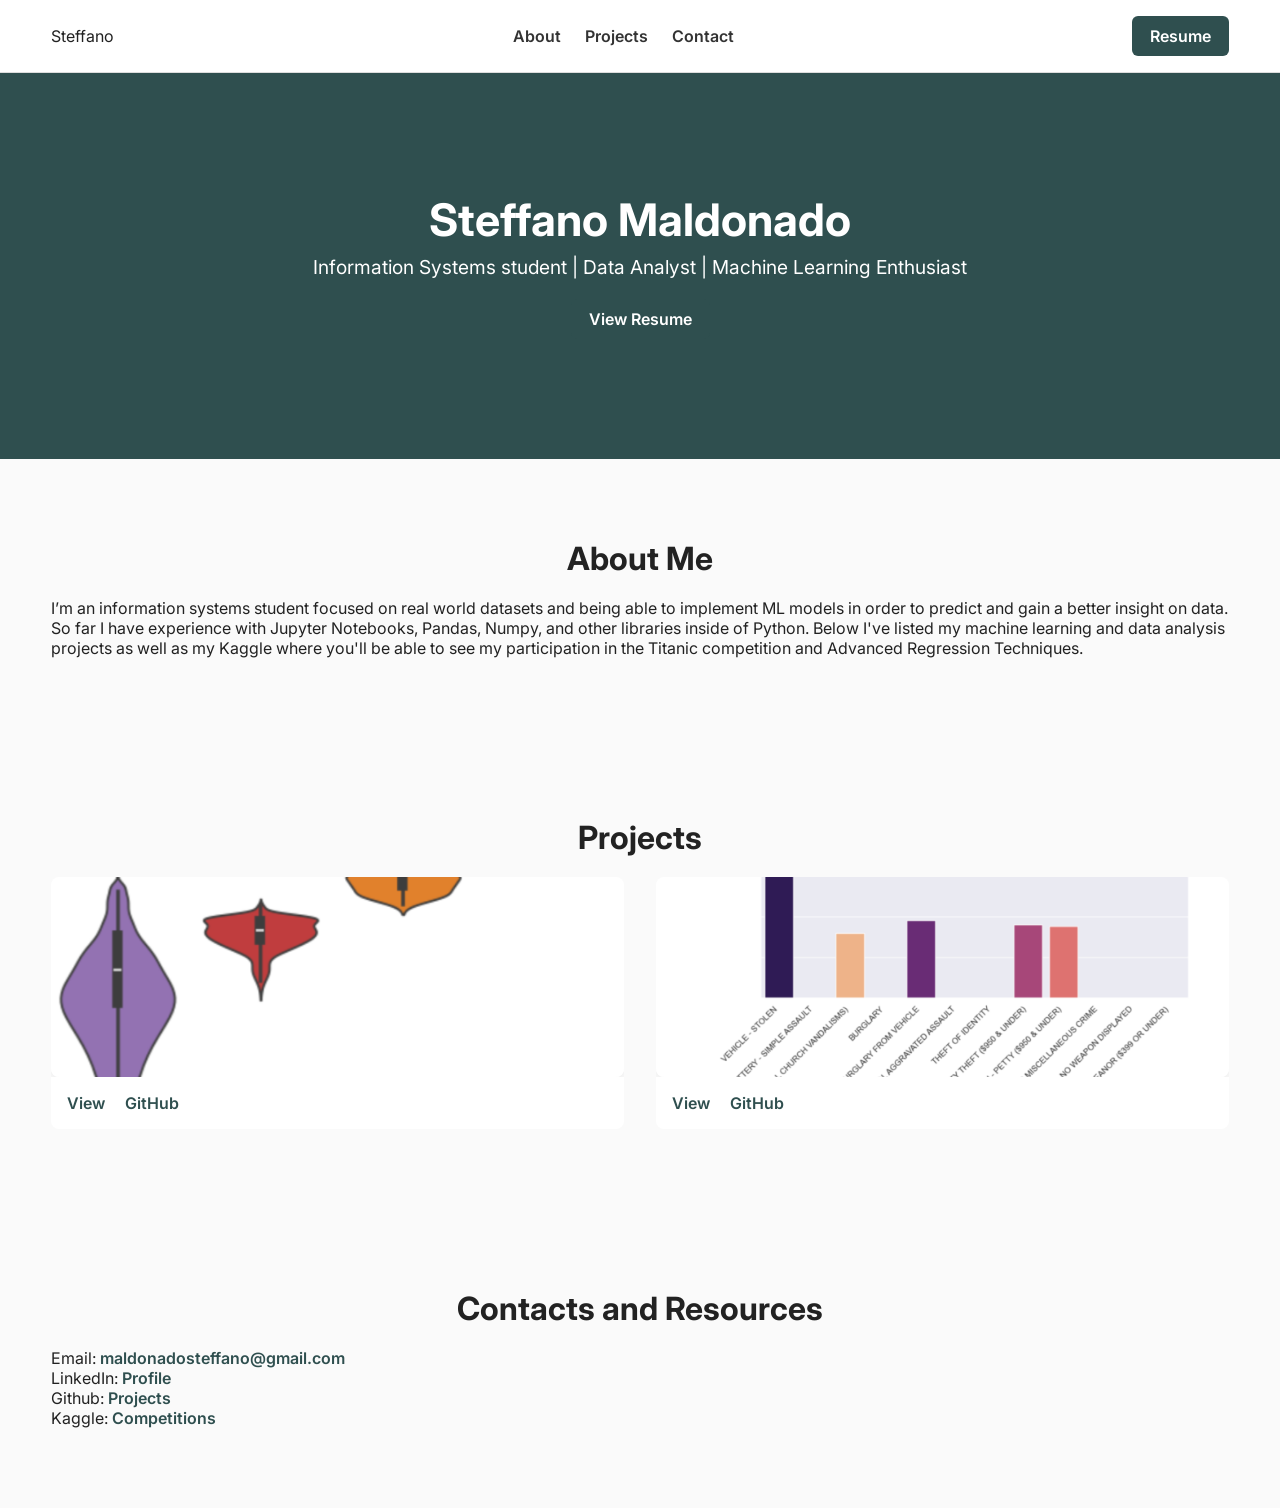
==== index.html @ b20e4f43 "changed file name" ====
<!DOCTYPE html>
<html lang="en">
<head>
    <meta charset="UTF-8">
    <meta name="viewport" content="width=device-width, initial-scale=1.0">
    <title>Steffano Maldonado | Portfolio</title>

    <!-- Google Fonts -->
    <link href="https://fonts.googleapis.com/css2?family=Inter:wght@400;600;700&display=swap" rel="stylesheet">

    <link rel="stylesheet" href="PW.css">
</head>
<body>

<nav class="navbar">
    <div class="logo">Steffano</div>

    <!-- Hamburger menu icon -->
    <div class="hamburger">
        <span></span>
        <span></span>
        <span></span>
    </div>

    <ul class="nav-links">
        <li><a href="#about">About</a></li>
        <li><a href="#projects">Projects</a></li>
        <li><a href="#contact">Contact</a></li>
    </ul>

    <a href="steffano-maldonado-resume.pdf" class="resume-btn" target="_blank">Resume</a>
</nav>

<header class="hero">
    <h1>Steffano Maldonado</h1>
    <p>Information Systems student | Data Analyst | Machine Learning Enthusiast</p>
    <a href="steffano-maldonado-resume.pdf" class="resume-btn hero-btn" target="_blank">
        View Resume
    </a>
</header>

<section id="about" class="section about">
    <h2>About Me</h2>
    <p>I’m an information systems student focused on real world datasets and being able to implement ML models in order to predict and gain a better insight on data. So far I have experience with Jupyter Notebooks, Pandas, Numpy, and other libraries inside of Python. Below I've listed my machine learning and data analysis projects as well as my Kaggle where you'll be able to see my participation in the Titanic competition and Advanced Regression Techniques.</p>
</section>

<section id="projects" class="section projects">
    <h2>Projects</h2>
    <div class="projects-grid">

        <div class="card">
            <div class="card-img portfolio-img">
                <img src="images/exoplanet_2.PNG" alt="NASA Project Screenshot">
                <div class="overlay">
                    <h3>NASA Data Analysis / ML</h3>
                    <p>Retrieved exoplanet data and predicted discovery methods using Random Forest Classifier.</p>
                </div>
            </div>
            <div class="card-links">
                <a href="Nasa_Analysis.html">View</a>
                <a href="https://github.com/smaldo21/Exoplanet_Analytics" target="_blank">GitHub</a>
            </div>
        </div>

        <div class="card">
            <div class="card-img portfolio-img">
                <img src="images/la_crime_2.PNG" alt="LA Crime Project Screenshot">
                <div class="overlay">
                    <h3>LA Crime Data Analysis</h3>
                    <p>Analyzed crime trends from 2020-2024 and visualized patterns effectively.</p>
                </div>
            </div>
            <div class="card-links">
                <a href="LA_Crime.html">View</a>
                <a href="https://github.com/smaldo21/LA_Crime" target="_blank">GitHub</a>
            </div>
        </div>

    </div>
</section>

<section id="contact" class="section contact">
    <h2>Contacts and Resources</h2>
    <p>Email: <a href="mailto:maldonadosteffano@gmail.com">maldonadosteffano@gmail.com</a></p>
    <p>LinkedIn: <a href="https://linkedin.com/in/steffano-maldonado-2a98a3332" target="_blank">Profile</a></p>
    <p>Github: <a href="https://github.com/smaldo21" target="_blank">Projects</a></p>
    <p>Kaggle: <a href="https://www.kaggle.com/smaldo2000" target="_blank">Competitions</a></p>
</section>

<script>
const hamburger = document.querySelector('.hamburger');
const navLinks = document.querySelector('.nav-links');

hamburger.addEventListener('click', () => {
    navLinks.classList.toggle('open');
});
</script>

</body>
</html>
---- PW.css ----
/* Global */
* {
    margin: 0;
    padding: 0;
    box-sizing: border-box;
    font-family: 'Inter', sans-serif;
}

html {
    scroll-behavior: smooth;
}

body {
    background: #fafafa;
    color: #222;
}

/* Navbar */
nav.navbar {
    display: flex;
    justify-content: space-between;
    align-items: center;
    padding: 1rem 4%;
    background: white;
    position: sticky;
    top: 0;
    border-bottom: 1px solid #ddd;
    z-index: 10;
}

.nav-links {
    display: flex;
    gap: 1.5rem;
    list-style: none;
}

.nav-links li a {
    text-decoration: none;
    color: #333;
    font-weight: 600;
    transition: color 0.3s ease;
}

.nav-links li a:hover {
    color: #2F4F4F;
}

/* Hamburger menu */
.hamburger {
    display: none;
    flex-direction: column;
    cursor: pointer;
    gap: 5px;
}

.hamburger span {
    width: 25px;
    height: 3px;
    background: #333;
    border-radius: 2px;
    transition: all 0.3s ease;
}

/* Hero */
.hero {
    padding: 120px 4%;
    text-align: center;
    background: #2F4F4F;
    color: white;
}

.hero h1 {
    font-size: 2.8rem;
    margin-bottom: 0.5rem;
}

.hero p {
    font-size: 1.2rem;
}

/* Resume Button */
.resume-btn {
    background: #2F4F4F;
    color: white;
    padding: 10px 18px;
    border-radius: 6px;
    text-decoration: none;
    font-weight: 600;
    transition: background 0.3s ease;
}

.resume-btn:hover {
    background: #1f3333;
}

.hero-btn {
    display: inline-block;
    margin-top: 20px;
}

/* Sections */
.section {
    padding: 80px 4%;
}

.section h2 {
    text-align: center;
    font-size: 2rem;
    margin-bottom: 20px;
}

/* Projects */
.projects-grid {
    display: grid;
    grid-template-columns: repeat(auto-fit, minmax(280px, 1fr));
    gap: 2rem;
}

.card {
    position: relative;
    border-radius: 8px;
    overflow: hidden;
    background: #fff;
    transition: transform 0.3s ease, box-shadow 0.3s ease;
}

.card:hover {
    transform: translateY(-5px);
    box-shadow: 0 12px 25px rgba(0,0,0,0.15);
}

.card-img {
    position: relative;
    overflow: hidden;
}

.card-img img {
    width: 100%;
    display: block;
    transition: transform 0.4s ease;
}

.card:hover .card-img img {
    transform: scale(1.05);
}

/*Project MOD*/
/* ===== Project Pages ===== */
.project-page {
    width: 90%;
    margin: 40px auto;
    padding: 20px 0;
}

.project-page h1 {
    font-size: 2.6rem;
    text-align: center;
    margin-bottom: 1rem;
}

.project-page .project-intro {
    font-size: 1.2rem;
    line-height: 1.6;
    max-width: 900px;
    margin: 0 auto 2rem auto;
    text-align: center;
}

/* Embedded content container (Slides or Docs) */
.embed-container {
    position: relative;
    width: 100%;
    padding-top: 56.25%; /* 16:9 default ratio for slides */
    margin-bottom: 2rem;
}

.embed-container iframe {
    position: absolute;
    top: 0;
    left: 0;
    width: 100%;
    height: 100%;
    border-radius: 10px;
    box-shadow: 0 12px 30px rgba(0,0,0,0.1);
}

/* GitHub button */
.github-btn {
    display: inline-block;
    background: #2F4F4F;
    color: white;
    padding: 12px 22px;
    border-radius: 6px;
    text-decoration: none;
    font-weight: 600;
    text-align: center;
    transition: background 0.3s ease;
}

.github-btn:hover {
    background: #1f3333;
}

/* Responsive */
@media (max-width: 768px) {
    .project-page {
        width: 95%;
        padding: 10px 0;
    }

    .project-page h1 {
        font-size: 2rem;
    }

    .project-page .project-intro {
        font-size: 1rem;
        line-height: 1.4;
    }

    .embed-container {
        padding-top: 200%; /* taller for Google Docs on mobile */
    }
}


/* Overlay */
.overlay {
    position: absolute;
    top: 0;
    left: 0;
    width: 100%;
    height: 100%;
    background: rgba(47, 79, 79, 0.8);
    color: white;
    display: flex;
    flex-direction: column;
    justify-content: center;
    align-items: center;
    text-align: center;
    opacity: 0;
    padding: 1rem;
    transition: opacity 0.3s ease;
}

.card:hover .overlay {
    opacity: 1;
}

.overlay h3 {
    font-size: 1.4rem;
    margin-bottom: 0.5rem;
}

.overlay p {
    font-size: 1rem;
    line-height: 1.4;
}

.card-links {
    padding: 1rem;
}

.card-links a {
    margin-right: 1rem;
    text-decoration: none;
    color: #2F4F4F;
    font-weight: 600;
    transition: color 0.3s ease;
}

.card-links a:hover {
    color: #1f3333;
}

/* Contact */
.contact a {
    color: #2F4F4F;
    text-decoration: none;
    font-weight: 600;
}

/* Responsive */
@media (max-width: 768px) {
    .hamburger {
        display: flex;
    }

    .nav-links {
        position: absolute;
        top: 70px;
        right: 0;
        width: 200px;
        background: white;
        flex-direction: column;
        align-items: flex-start;
        padding: 1rem;
        border-left: 1px solid #ddd;
        display: none;
        z-index: 10;
    }

    .nav-links.open {
        display: flex;
    }

    .nav-links li {
        margin: 0.8rem 0;
    }

    .hero {
        padding: 70px 4%;
    }

    .hero h1 {
        font-size: 2.2rem;
    }

    .resume-btn {
        padding: 8px 14px;
        font-size: 0.95rem;
    }

    /* Mobile overlay always visible */
    .card-img .overlay {
        opacity: 1;
        background: rgba(47,79,79,0.6);
        padding: 0.8rem;
    }
}
/*Screenshots*/
/* Portfolio screenshots only */
.projects-grid .portfolio-img img {
    width: 100%;         /* full width of card */
    height: 200px;       /* same height for all screenshots */
    object-fit: cover;   /* preserves aspect ratio while filling container */
    border-radius: 8px;
    box-shadow: 0 5px 15px rgba(0,0,0,0.1);
    transition: transform 0.4s ease;
}

.card:hover .portfolio-img img {
    transform: scale(1.05);
}

/* Keep overlay as before */
.overlay {
    position: absolute;
    top: 0;
    left: 0;
    width: 100%;
    height: 100%;
    background: rgba(47, 79, 79, 0.8);
    color: white;
    display: flex;
    flex-direction: column;
    justify-content: center;
    align-items: center;
    text-align: center;
    opacity: 0;
    padding: 1rem;
    transition: opacity 0.3s ease;
}

.card:hover .overlay {
    opacity: 1;
}

/* Project pages images stay normal */
.project-page img {
    width: 100%;
    height: auto; /* keeps aspect ratio */
}
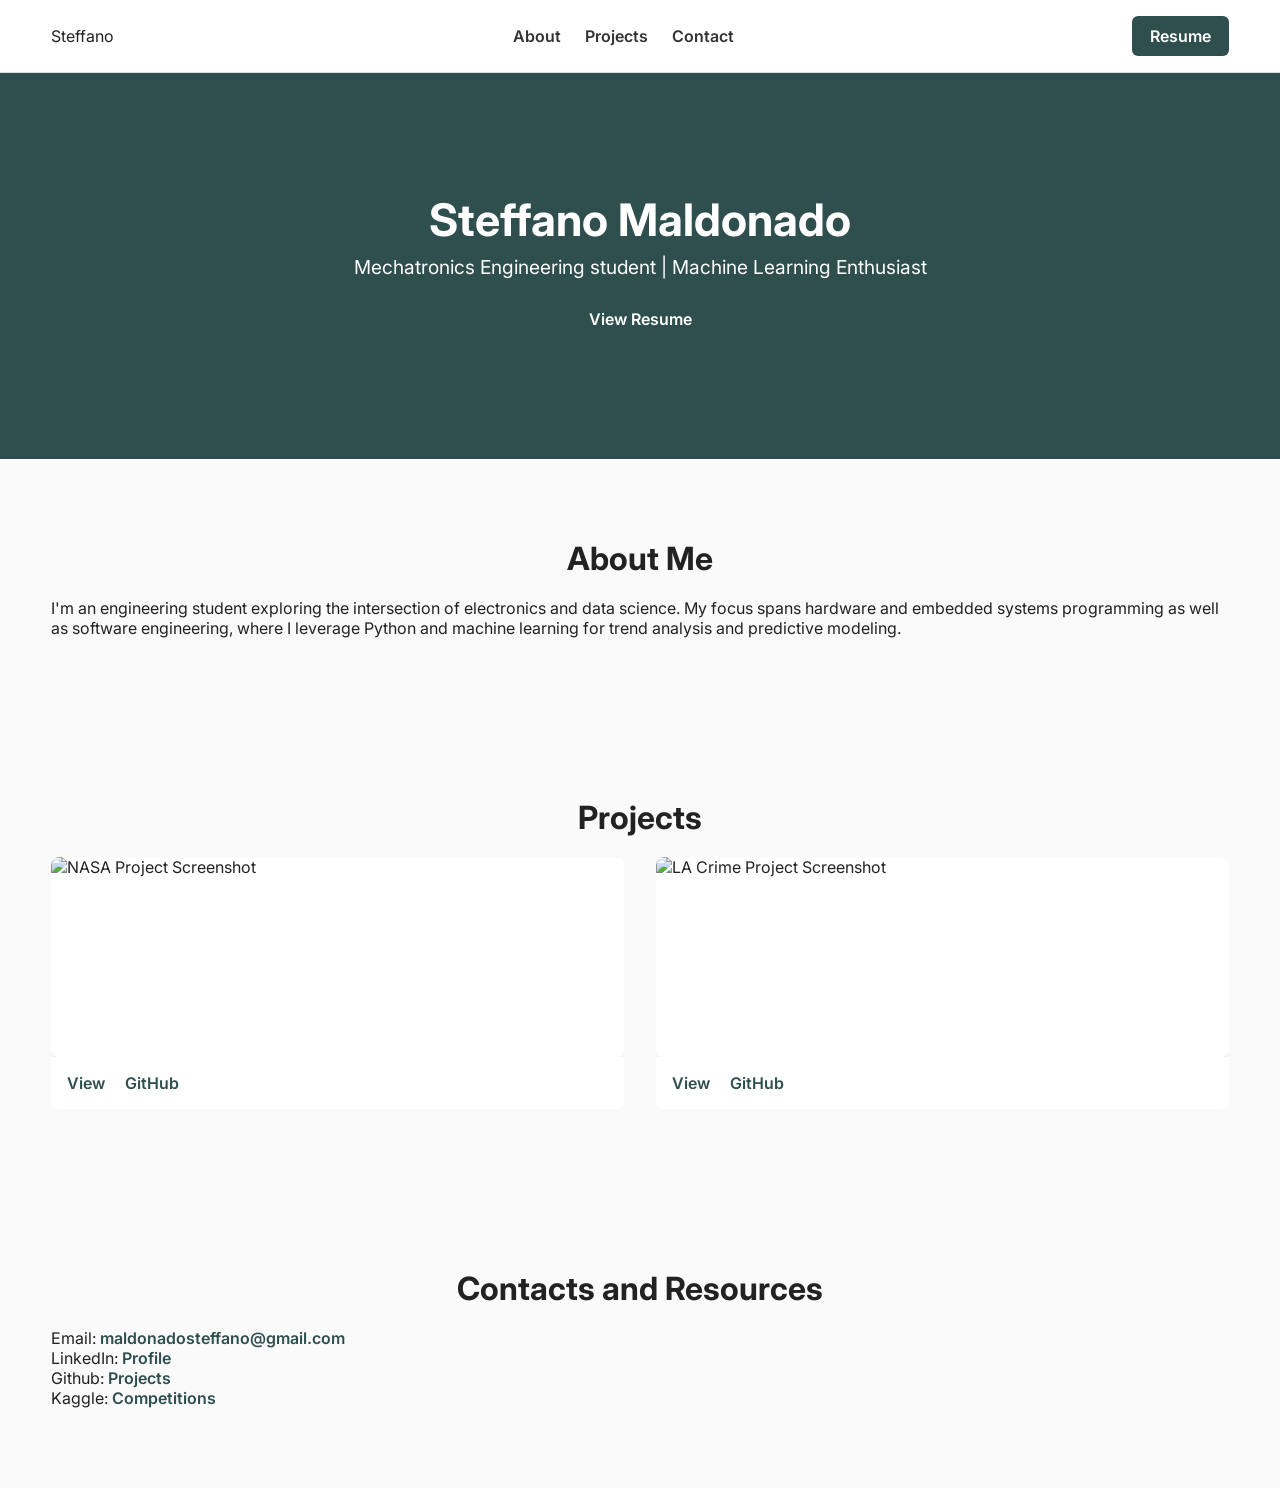
==== commit 9104e358: "Changed website information" ====
--- a/index.html
+++ b/index.html
@@ -28,20 +28,20 @@
         <li><a href="#contact">Contact</a></li>
     </ul>
 
-    <a href="steffano-maldonado-resume.pdf" class="resume-btn" target="_blank">Resume</a>
+    <a href="Resume - Steffano Maldonado.pdf" class="resume-btn" target="_blank">Resume</a>
 </nav>
 
 <header class="hero">
     <h1>Steffano Maldonado</h1>
-    <p>Information Systems student | Data Analyst | Machine Learning Enthusiast</p>
-    <a href="steffano-maldonado-resume.pdf" class="resume-btn hero-btn" target="_blank">
+    <p>Mechatronics Engineering student | Machine Learning Enthusiast</p>
+    <a href="Resume - Steffano Maldonado.pdf" class="resume-btn hero-btn" target="_blank">
         View Resume
     </a>
 </header>
 
 <section id="about" class="section about">
     <h2>About Me</h2>
-    <p>I’m an information systems student focused on real world datasets and being able to implement ML models in order to predict and gain a better insight on data. So far I have experience with Jupyter Notebooks, Pandas, Numpy, and other libraries inside of Python. Below I've listed my machine learning and data analysis projects as well as my Kaggle where you'll be able to see my participation in the Titanic competition and Advanced Regression Techniques.</p>
+    <p>I'm an engineering student exploring the intersection of electronics and data science. My focus spans hardware and embedded systems programming as well as software engineering, where I leverage Python and machine learning for trend analysis and predictive modeling.</p>
 </section>
 
 <section id="projects" class="section projects">
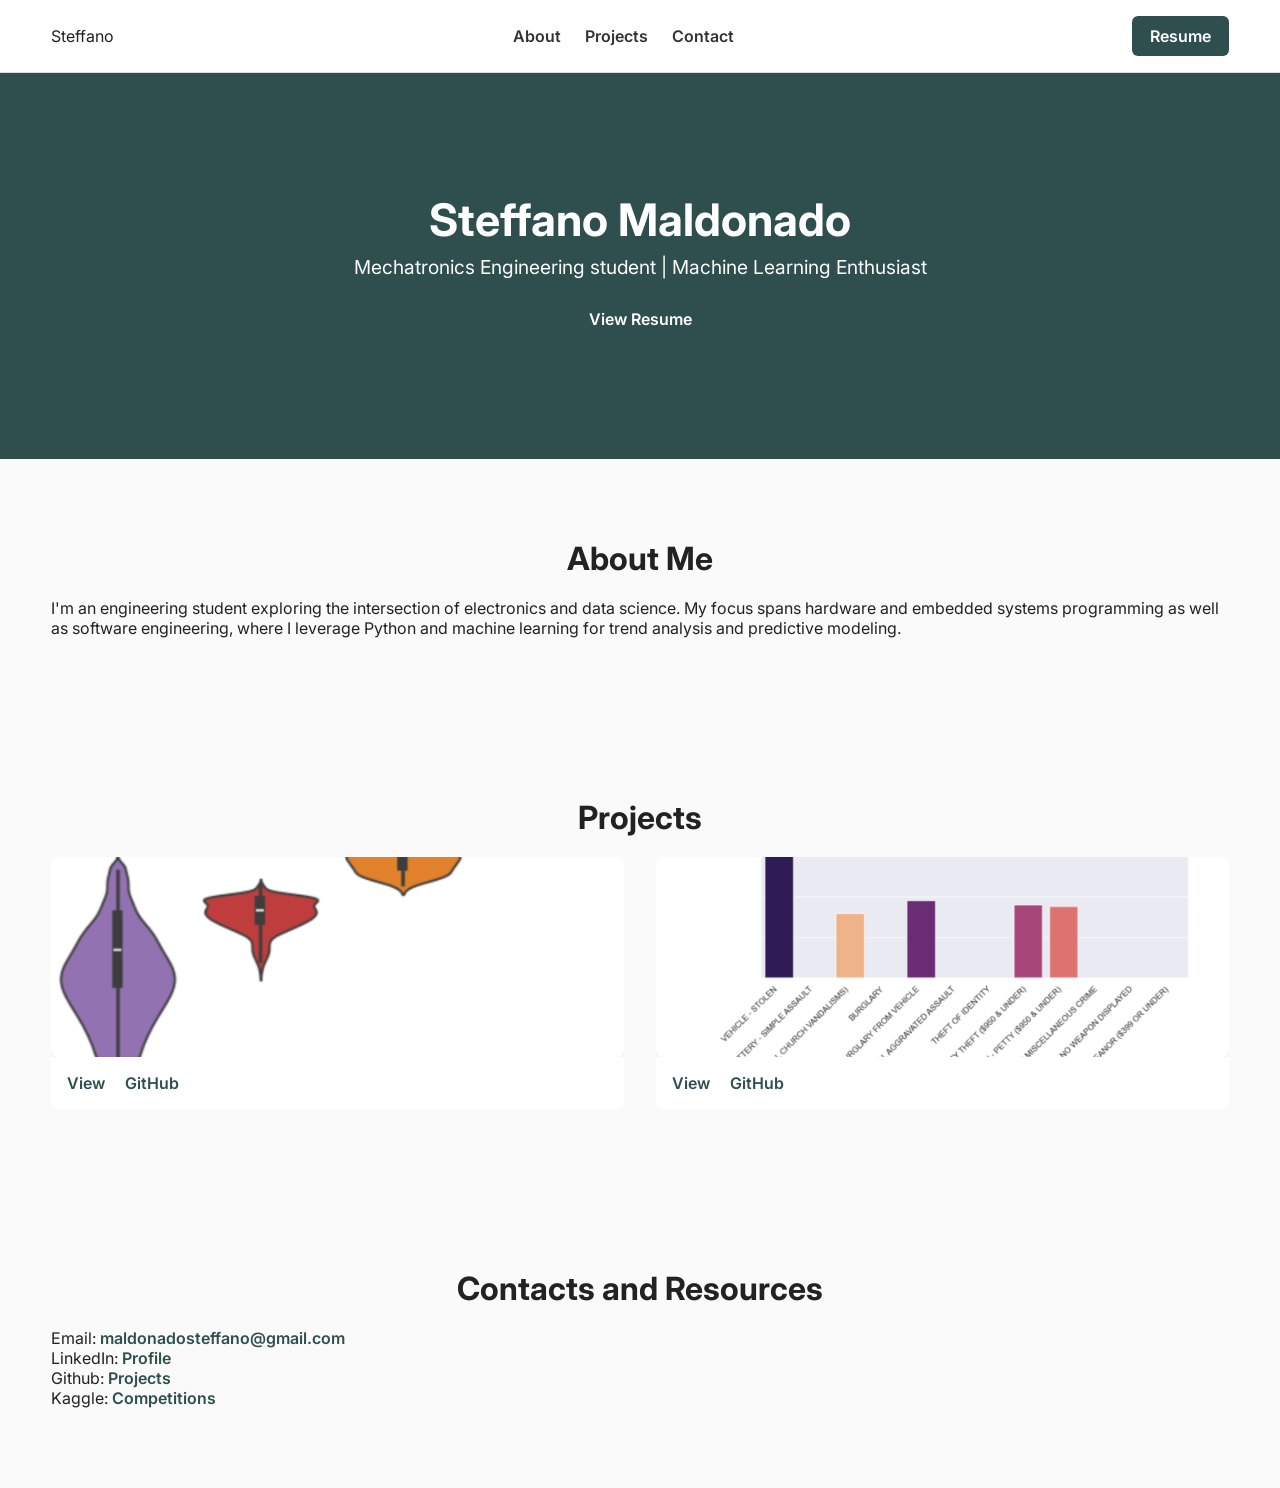
==== commit 4d7a9e81: "Updated images" ====
--- a/index.html
+++ b/index.html
@@ -50,7 +50,7 @@
 
         <div class="card">
             <div class="card-img portfolio-img">
-                <img src="images/exoplanet_2.PNG" alt="NASA Project Screenshot">
+                <img src="exoplanet_2.PNG" alt="NASA Project Screenshot">
                 <div class="overlay">
                     <h3>NASA Data Analysis / ML</h3>
                     <p>Retrieved exoplanet data and predicted discovery methods using Random Forest Classifier.</p>
@@ -64,7 +64,7 @@
 
         <div class="card">
             <div class="card-img portfolio-img">
-                <img src="images/la_crime_2.PNG" alt="LA Crime Project Screenshot">
+                <img src="la_crime_2.PNG" alt="LA Crime Project Screenshot">
                 <div class="overlay">
                     <h3>LA Crime Data Analysis</h3>
                     <p>Analyzed crime trends from 2020-2024 and visualized patterns effectively.</p>
